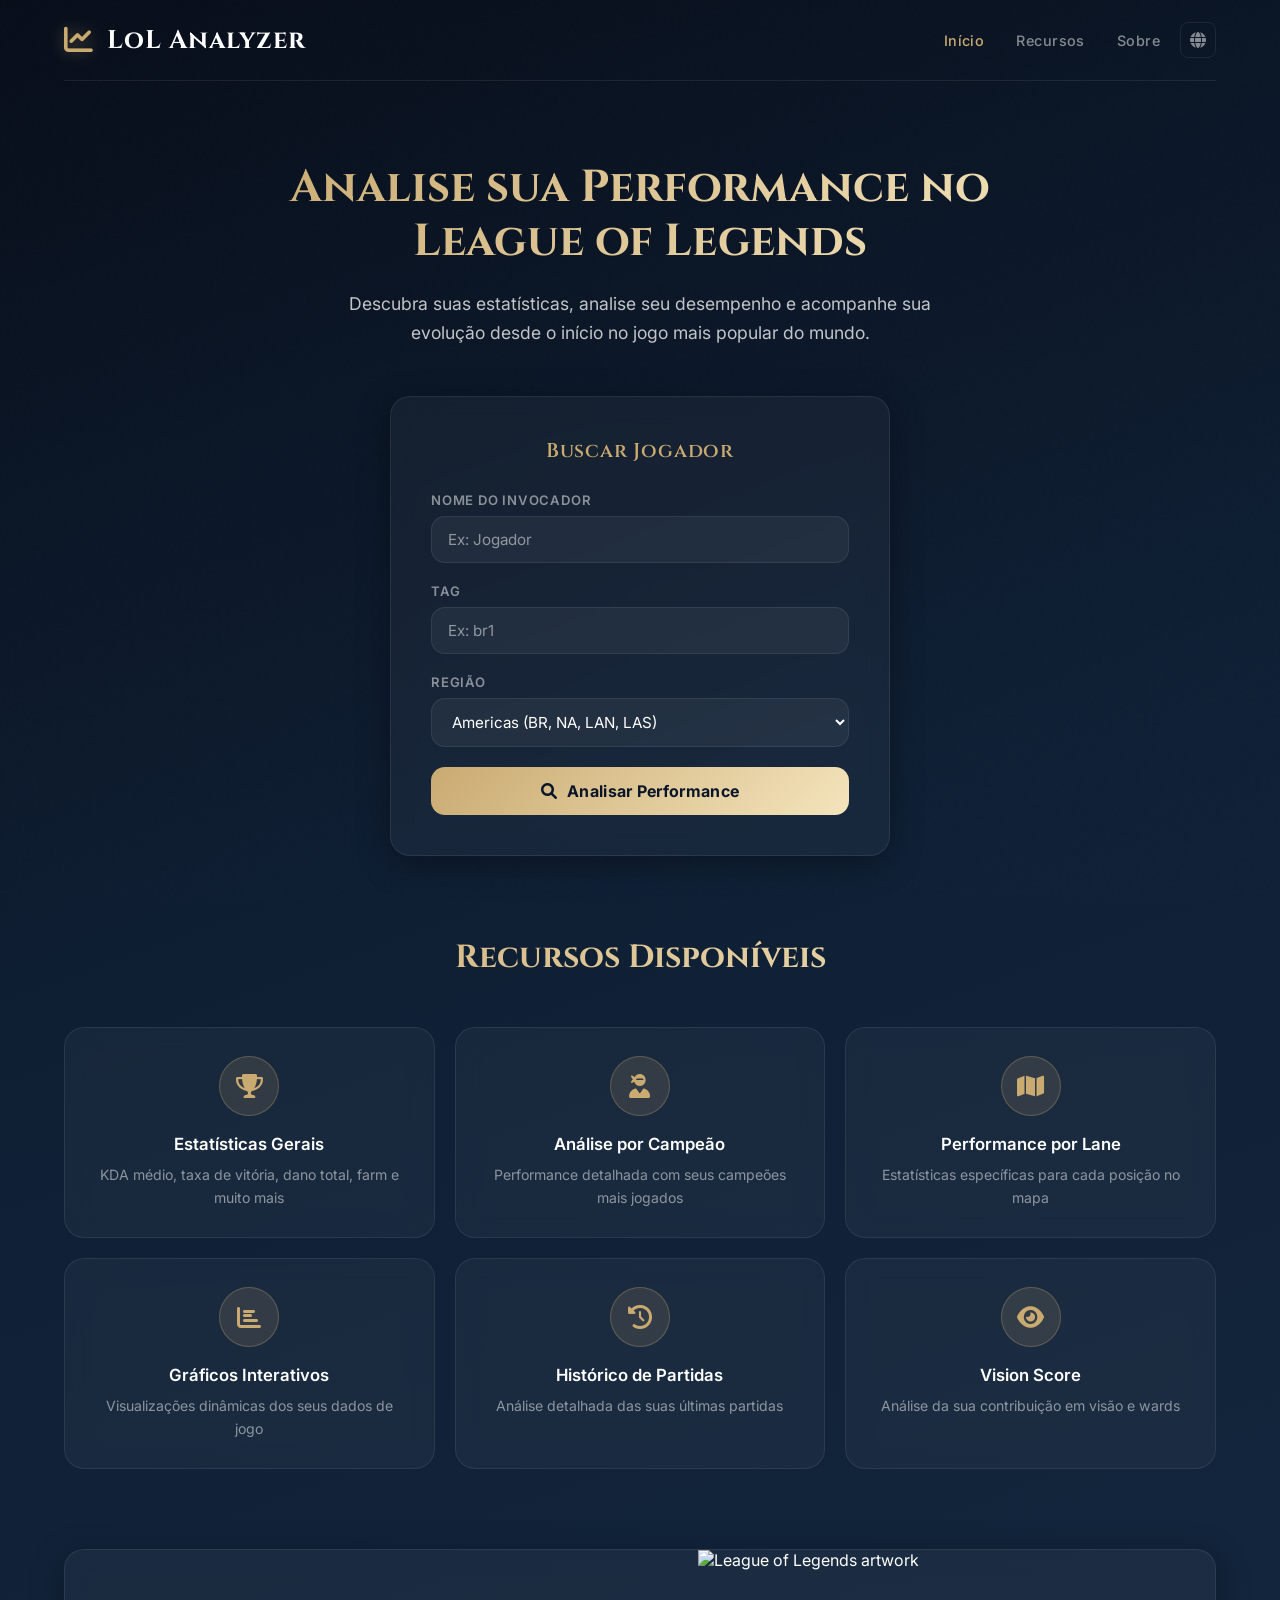
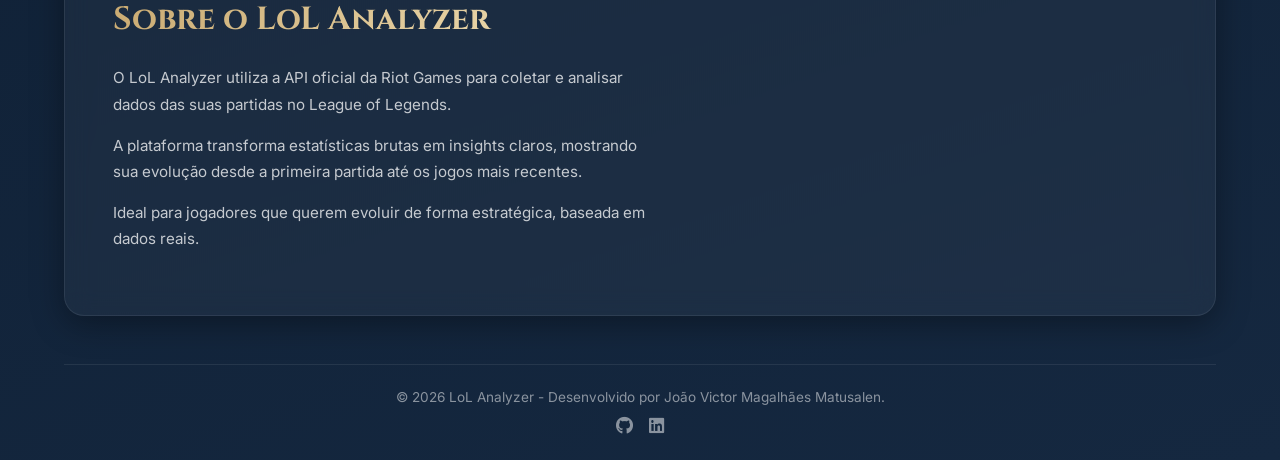
==== templates/index.html @ e5cf859f "feat: Translate for english" ====
<!DOCTYPE html>
<html lang="pt-BR">
<head>
    <meta charset="UTF-8">
    <meta name="viewport" content="width=device-width, initial-scale=1.0">
    <title>LoL Analyzer - Análise de Performance</title>
    <link rel="stylesheet" href="../static/css/style.css">
    <link rel="stylesheet" href="https://cdnjs.cloudflare.com/ajax/libs/font-awesome/6.0.0/css/all.min.css">
    <link href="https://fonts.googleapis.com/css2?family=Cinzel:wght@400;600;700&family=Inter:wght@300;400;500;600;700&display=swap" rel="stylesheet">
    <link rel="shortcut icon" class="fas fa-chart-line" type="image/x-icon">
    <script src="../static/js/i18n.js" defer></script>
    <script src="../static/js/main.js" defer></script>
</head>
<body>
   
    <div class="container">
        <div class="menu-overlay" id="menuOverlay"></div>
        <!-- Header -->
        <header class="header" id="header">
            <div class="header-content">
                <div class="logo" id="logo">
                    <i class="fas fa-chart-line"></i>
                    <h1>LoL Analyzer</h1>
                </div>

                    <div class="nav-content">
                            <nav class="nav" id="nav-header">
                            <a href="#home" class="nav-link active" data-pt="Início" data-en="Home">Início</a>
                            <a href="#features" class="nav-link" data-pt="Recursos" data-en="Features">Recursos</a>
                            <a href="#about" class="nav-link" data-pt="Sobre" data-en="About">Sobre</a>
                        </nav>
                        <div class="lang-switcher">
                            <button class="lang-globe-btn" id="langGlobeBtn" aria-label="Change language">
                                <i class="fas fa-globe"></i>
                            </button>
                            <div class="lang-dropdown" id="langDropdown">
                                <button class="lang-btn" data-lang="pt">PT — Português</button>
                                <button class="lang-btn" data-lang="en">EN — English</button>
                            </div>
                        </div>

                        <!-- Hamburger Button-->
                        <button class="header-hamburguer" id="hamburguerBtn">
                            <span></span>
                            <span></span>
                            <span></span>
                        </button>
                    </div>

                </div>
                
        </header>
        
        <nav>
            <!-- searchTitle Section -->
            <section class="searchTitle" id="home">
                <div class="searchTitle-content">
                    <div class="searchTitle-text">
                        <h2 class="searchTitle-title" data-pt="Analise sua Performance no League of Legends" data-en="Analyze Your League of Legends Performance">Analise sua Performance no League of Legends</h2>
                        <p class="searchTitle-description" data-pt="Descubra suas estatísticas, analise seu desempenho e acompanhe sua evolução desde o início no jogo mais popular do mundo." data-en="Discover your stats, analyze your performance and track your evolution since day one in the world's most popular game.">
                            Descubra suas estatísticas, analise seu desempenho e acompanhe sua evolução desde o início no jogo mais popular do mundo.
                        </p>
                    </div>
                    
                    <div class="search-form">
                        <h3 data-pt="Buscar Jogador" data-en="Search Player">Buscar Jogador</h3>
                        <form id="playerForm">
                            <div class="form-group">
                                <label for="playerName" data-pt="Nome do Invocador" data-en="Summoner Name">Nome do Invocador</label>
                                <input type="text" id="playerName" name="playerName" placeholder="Ex: Jogador" data-pt-placeholder="Ex: Jogador" data-en-placeholder="Ex: Player" required>
                            </div>
                            
                            <div class="form-group">
                                <label for="playerTag" data-pt="Tag" data-en="Tag">Tag</label>
                                <input type="text" id="playerTag" name="playerTag" placeholder="Ex: br1" data-pt-placeholder="Ex: br1" data-en-placeholder="Ex: NA1" required>
                            </div>
                            
                            <div class="form-group">
                                <label for="region" data-pt="Região" data-en="Region">Região</label>
                                <select id="region" name="region" required>
                                    <option value="" data-pt="Selecione uma região" data-en="Select a region">Selecione uma região</option>
                                    <option value="americas" selected data-pt="Americas (BR, NA, LAN, LAS)" data-en="Americas (BR, NA, LAN, LAS)">Americas (BR, NA, LAN, LAS)</option>
                                    <option value="europe" data-pt="Europe (EUW, EUNE, TR, RU)" data-en="Europe (EUW, EUNE, TR, RU)">Europe (EUW, EUNE, TR, RU)</option>
                                    <option value="asia" data-pt="Asia (KR, JP, OCE)" data-en="Asia (KR, JP, OCE)">Asia (KR, JP, OCE)</option>
                                </select>
                            </div>
                            
                            <button type="submit" class="btn-primary" id="analyzeBtn">
                                <i class="fas fa-search"></i>
                                <span data-pt="Analisar Performance" data-en="Analyze Performance">Analisar Performance</span>
                            </button>
                        </form>
                        
                        <div class="loading" id="loading" style="display: none;">
                            <div class="spinner"></div>
                            <p data-pt="Coletando dados das partidas..." data-en="Collecting match data...">Coletando dados das partidas...</p>
                        </div>
                    </div>
                </div>
            </section>

            <!-- Features Section -->
            <section class="features" id="features">
                <div class="features-content">
                    <h2 data-pt="Recursos Disponíveis" data-en="Available Features">Recursos Disponíveis</h2>
                    <div class="features-grid">
                        <div class="feature-card">
                            <div class="feature-icon"><i class="fas fa-trophy"></i></div>
                            <h3 data-pt="Estatísticas Gerais" data-en="General Statistics">Estatísticas Gerais</h3>
                            <p data-pt="KDA médio, taxa de vitória, dano total, farm e muito mais" data-en="Average KDA, win rate, total damage, farm and much more">KDA médio, taxa de vitória, dano total, farm e muito mais</p>
                        </div>
                        <div class="feature-card">
                            <div class="feature-icon"><i class="fas fa-user-ninja"></i></div>
                            <h3 data-pt="Análise por Campeão" data-en="Champion Analysis">Análise por Campeão</h3>
                            <p data-pt="Performance detalhada com seus campeões mais jogados" data-en="Detailed performance with your most played champions">Performance detalhada com seus campeões mais jogados</p>
                        </div>
                        <div class="feature-card">
                            <div class="feature-icon"><i class="fas fa-map"></i></div>
                            <h3 data-pt="Performance por Lane" data-en="Lane Performance">Performance por Lane</h3>
                            <p data-pt="Estatísticas específicas para cada posição no mapa" data-en="Specific statistics for each position on the map">Estatísticas específicas para cada posição no mapa</p>
                        </div>
                        <div class="feature-card">
                            <div class="feature-icon"><i class="fas fa-chart-bar"></i></div>
                            <h3 data-pt="Gráficos Interativos" data-en="Interactive Charts">Gráficos Interativos</h3>
                            <p data-pt="Visualizações dinâmicas dos seus dados de jogo" data-en="Dynamic visualizations of your game data">Visualizações dinâmicas dos seus dados de jogo</p>
                        </div>
                        <div class="feature-card">
                            <div class="feature-icon"><i class="fas fa-history"></i></div>
                            <h3 data-pt="Histórico de Partidas" data-en="Match History">Histórico de Partidas</h3>
                            <p data-pt="Análise detalhada das suas últimas partidas" data-en="Detailed analysis of your recent matches">Análise detalhada das suas últimas partidas</p>
                        </div>
                        <div class="feature-card">
                            <div class="feature-icon"><i class="fas fa-eye"></i></div>
                            <h3 data-pt="Vision Score" data-en="Vision Score">Vision Score</h3>
                            <p data-pt="Análise da sua contribuição em visão e wards" data-en="Analysis of your vision and ward contribution">Análise da sua contribuição em visão e wards</p>
                        </div>
                    </div>
                </div>
            </section>

            <!-- About Section -->
            <section class="about" id="about">
                <div class="about-wrapper">
                    <div class="about-text">
                        <h2 data-pt="Sobre o LoL Analyzer" data-en="About LoL Analyzer">Sobre o LoL Analyzer</h2>
                        <p data-pt="O LoL Analyzer utiliza a API oficial da Riot Games para coletar e analisar dados das suas partidas no League of Legends." data-en="LoL Analyzer uses the official Riot Games API to collect and analyze data from your League of Legends matches.">O <strong>LoL Analyzer</strong> utiliza a API oficial da Riot Games para coletar e analisar
                            dados das suas partidas no League of Legends.</p>
                        <p data-pt="A plataforma transforma estatísticas brutas em insights claros, mostrando sua evolução desde a primeira partida até os jogos mais recentes." data-en="The platform transforms raw statistics into clear insights, showing your evolution from the first match to the most recent games.">A plataforma transforma estatísticas brutas em <strong>insights claros</strong>, mostrando
                            sua evolução desde a primeira partida até os jogos mais recentes.</p>
                        <p data-pt="Ideal para jogadores que querem evoluir de forma estratégica, baseada em dados reais." data-en="Ideal for players who want to improve strategically, based on real data.">Ideal para jogadores que querem evoluir de forma estratégica, baseada em dados reais.</p>
                    </div>

                    <div class="about-image">
                        <img 
                            src="https://cmsassets.rgpub.io/sanity/images/dsfx7636/news/0c5c2627f823f5ee27062920c2dd921b322f4338-2712x2160.png?accountingTag=LoL&auto=format&fit=fill&q=80&h=1735"
                            alt="League of Legends artwork"
                        >
                    </div>
                </div>
            </section>
        </nav>

        <!-- Footer -->
        <footer class="footer">
            <div class="footer-content">
                <p data-pt="&copy; 2026 LoL Analyzer - Desenvolvido por João Victor Magalhães Matusalen." data-en="&copy; 2026 LoL Analyzer - Developed by João Victor Magalhães Matusalen." >&copy; 2026 LoL Analyzer - Desenvolvido por João Victor Magalhães Matusalen.</p>
                <div class="social-links">
                    <a class="social-link" target="_blank" rel="noopener noreferrer" href="https://github.com/joaoMatusalen"><i class="fab fa-github"></i></a>
                    <a class="social-link" target="_blank" rel="noopener noreferrer" href="https://www.linkedin.com/in/joaomatusalen/"><i class="fab fa-linkedin"></i></a>
                </div>
            </div>
        </footer>
    </div>
</body>
</html>
---- static/css/style.css ----
/* ============================================
   BASE RESET & VARIABLES
   ============================================ */

*, *::before, *::after {
    margin: 0;
    padding: 0;
    box-sizing: border-box;
}

:root {
    --gold:        #C9AA71;
    --gold-light:  #F4E4BC;
    --gold-dim:    rgba(201, 170, 113, 0.15);
    --gold-border: rgba(201, 170, 113, 0.3);
    --bg-deep:     #0A1628;
    --bg-mid:      #0F2035;
    --glass:       rgba(255, 255, 255, 0.04);
    --glass-hover: rgba(255, 255, 255, 0.07);
    --border:      rgba(255, 255, 255, 0.08);
    --text-muted:  rgba(255, 255, 255, 0.5);
    --text-soft:   rgba(255, 255, 255, 0.75);
    --radius-lg:   20px;
    --radius-md:   14px;
    --shadow-card: 0 8px 32px rgba(0, 0, 0, 0.35);
    --shadow-gold: 0 0 40px rgba(201, 170, 113, 0.12);
}

body {
    font-family: 'Inter', sans-serif;
    background: linear-gradient(160deg, #080E1A 0%, #0F2035 45%, #152840 100%);
    color: #ffffff;
    min-height: 100vh;
    overflow-x: hidden;
}

body::before {
    content: '';
    position: fixed;
    inset: 0;
    background-image: url("data:image/svg+xml,%3Csvg viewBox='0 0 256 256' xmlns='http://www.w3.org/2000/svg'%3E%3Cfilter id='noise'%3E%3CfeTurbulence type='fractalNoise' baseFrequency='0.9' numOctaves='4' stitchTiles='stitch'/%3E%3C/filter%3E%3Crect width='100%25' height='100%25' filter='url(%23noise)' opacity='0.03'/%3E%3C/svg%3E");
    pointer-events: none;
    z-index: 0;
    opacity: 0.4;
}

nav section {
    padding-top: 80px;
}

.container {
    max-width: 1200px;
    margin: 0 auto;
    padding: 0 24px;
    position: relative;
    z-index: 1;
}

/* Menu overlay (mobile) */
.menu-overlay {
    display: none;
    position: fixed;
    inset: 0;
    background: rgba(0, 0, 0, 0.5);
    z-index: 1000;
}

.menu-overlay.active {
    display: block;
}

/* ============================================
   HEADER
   ============================================ */

.header {
    padding: 22px 0;
    border-bottom: 1px solid var(--border);
}

.header-content {
    display: flex;
    justify-content: space-between;
    align-items: center;
}

.logo {
    display: flex;
    align-items: center;
    gap: 14px;
    cursor: pointer;
}

.logo i {
    font-size: 1.8rem;
    color: var(--gold);
    filter: drop-shadow(0 0 8px rgba(201,170,113,0.4));
}

.logo h1 {
    font-family: 'Cinzel', serif;
    font-size: 1.6rem;
    font-weight: 700;
    letter-spacing: 0.04em;
    color: #fff;
}

.nav-content{
    display: flex;
    justify-content: space-between;
    align-items: center;
}

.nav-link {
    text-decoration: none;
    color: var(--text-muted);
    font-size: 0.9rem;
    font-weight: 500;
    margin-left: 28px;
    letter-spacing: 0.03em;
    transition: color 0.2s;
}

.nav-link:hover,
.nav-link.active {
    color: var(--gold);
}

.header-hamburguer {
    display: none;
    flex-direction: column;
    justify-content: center;
    gap: 5px;
    background: none;
    border: none;
    cursor: pointer;
    padding: 5px;
}

.header-hamburguer span {
    width: 25px;
    height: 3px;
    background: var(--gold);
    border-radius: 2px;
    transition: 0.3s;
}

/* ── Language switcher ── */
.lang-switcher {
    position: relative;
    margin-left: 20px;
}

.lang-globe-btn {
    background: transparent;
    border: 1px solid var(--border);
    border-radius: 8px;
    color: var(--text-muted);
    font-size: 1rem;
    width: 36px;
    height: 36px;
    display: flex;
    align-items: center;
    justify-content: center;
    cursor: pointer;
    transition: border-color 0.2s, color 0.2s;
}

.lang-globe-btn:hover {
    border-color: var(--gold-border);
    color: var(--gold);
}

.lang-dropdown {
    display: none;
    position: absolute;
    top: calc(100% + 8px);
    right: 0;
    background: rgba(10, 22, 40, 0.97);
    border: 1px solid var(--gold-border);
    border-radius: 10px;
    overflow: hidden;
    z-index: 9999;
    min-width: 160px;
    box-shadow: 0 8px 24px rgba(0,0,0,0.4);
}

.lang-dropdown.open {
    display: block;
}

.lang-btn {
    display: block;
    width: 100%;
    padding: 11px 16px;
    background: transparent;
    border: none;
    color: var(--text-soft);
    font-size: 0.85rem;
    font-weight: 500;
    font-family: 'Inter', sans-serif;
    text-align: left;
    cursor: pointer;
    transition: background 0.15s, color 0.15s;
    letter-spacing: 0.02em;
}

.lang-btn:hover {
    background: var(--glass-hover);
    color: #fff;
}

.lang-btn.active {
    color: var(--gold);
    background: var(--gold-dim);
}

/* ============================================
   HERO / SEARCH SECTION
   ============================================ */

.searchTitle {
    text-align: center;
}

.searchTitle-content {
    max-width: 820px;
    margin: 0 auto;
}

.searchTitle-text {
    margin-bottom: 48px;
}

.searchTitle-title {
    font-family: 'Cinzel', serif;
    font-size: 2.8rem;
    font-weight: 700;
    line-height: 1.2;
    margin-bottom: 20px;
    background: linear-gradient(135deg, var(--gold), var(--gold-light));
    -webkit-background-clip: text;
    -webkit-text-fill-color: transparent;
    background-clip: text;
}

.searchTitle-description {
    font-size: 1.1rem;
    color: var(--text-soft);
    line-height: 1.7;
    max-width: 600px;
    margin: 0 auto;
}

/* ============================================
   SEARCH FORM
   ============================================ */

.search-form {
    background: var(--glass);
    backdrop-filter: blur(12px);
    -webkit-backdrop-filter: blur(12px);
    border-radius: var(--radius-lg);
    padding: 40px;
    border: 1px solid var(--border);
    max-width: 500px;
    margin: 0 auto;
    box-shadow: var(--shadow-card);
    animation: slideUp 0.6s ease-out both;
}

.search-form h3 {
    font-family: 'Cinzel', serif;
    font-size: 1.25rem;
    font-weight: 600;
    margin-bottom: 28px;
    color: var(--gold);
    letter-spacing: 0.04em;
}

.form-group {
    margin-bottom: 20px;
    text-align: left;
}

.form-group label {
    display: block;
    margin-bottom: 8px;
    font-size: 0.82rem;
    font-weight: 600;
    text-transform: uppercase;
    letter-spacing: 0.06em;
    color: var(--text-muted);
}

.form-group input,
.form-group select {
    width: 100%;
    padding: 13px 16px;
    border: 1px solid var(--border);
    border-radius: var(--radius-md);
    background: rgba(255, 255, 255, 0.05);
    color: #ffffff;
    font-size: 0.95rem;
    font-family: 'Inter', sans-serif;
    transition: border-color 0.2s, background 0.2s;
    outline: none;
}

.form-group input:focus,
.form-group select:focus {
    border-color: var(--gold-border);
    background: rgba(255, 255, 255, 0.08);
}

.form-group input::placeholder {
    color: var(--text-muted);
}

.form-group select option {
    background: var(--bg-mid);
    color: #fff;
}

.btn-primary {
    width: 100%;
    padding: 14px;
    background: linear-gradient(135deg, var(--gold), var(--gold-light));
    color: var(--bg-deep);
    border: none;
    border-radius: var(--radius-md);
    font-size: 1rem;
    font-weight: 700;
    font-family: 'Inter', sans-serif;
    cursor: pointer;
    transition: opacity 0.2s, transform 0.2s, box-shadow 0.2s;
    display: flex;
    align-items: center;
    justify-content: center;
    gap: 10px;
    letter-spacing: 0.02em;
    margin-top: 8px;
}

.btn-primary:hover {
    opacity: 0.9;
    transform: translateY(-2px);
    box-shadow: 0 8px 24px rgba(201, 170, 113, 0.3);
}

.btn-primary:disabled {
    opacity: 0.55;
    cursor: not-allowed;
    transform: none;
}

/* Loading */
.loading {
    margin-top: 24px;
    display: flex;
    flex-direction: column;
    align-items: center;
    gap: 14px;
    color: var(--text-soft);
    font-size: 0.9rem;
}

.spinner {
    width: 36px;
    height: 36px;
    border: 3px solid var(--border);
    border-top-color: var(--gold);
    border-radius: 50%;
    animation: spin 0.8s linear infinite;
}

@keyframes spin {
    to { transform: rotate(360deg); }
}

/* ============================================
   FEATURES SECTION
   ============================================ */

.features-content h2 {
    font-family: 'Cinzel', serif;
    text-align: center;
    font-size: 2rem;
    font-weight: 700;
    margin-bottom: 48px;
    background: linear-gradient(135deg, var(--gold), var(--gold-light));
    -webkit-background-clip: text;
    -webkit-text-fill-color: transparent;
    background-clip: text;
}

.features-grid {
    display: grid;
    grid-template-columns: repeat(auto-fit, minmax(280px, 1fr));
    gap: 20px;
}

.feature-card {
    background: var(--glass);
    border: 1px solid var(--border);
    backdrop-filter: blur(12px);
    -webkit-backdrop-filter: blur(12px);
    border-radius: var(--radius-lg);
    padding: 28px;
    text-align: center;
    transition: transform 0.3s cubic-bezier(0.34, 1.56, 0.64, 1),
                background 0.25s ease,
                border-color 0.25s ease,
                box-shadow 0.25s ease;
    position: relative;
    overflow: hidden;
}

.feature-card::before {
    content: '';
    position: absolute;
    top: 0; left: 0; right: 0;
    height: 2px;
    background: linear-gradient(to right, transparent, var(--gold-border), transparent);
    opacity: 0;
    transition: opacity 0.3s;
}

.feature-card:hover {
    transform: translateY(-6px);
    background: var(--glass-hover);
    border-color: var(--gold-border);
    box-shadow: var(--shadow-card), var(--shadow-gold);
}

.feature-card:hover::before {
    opacity: 1;
}

.feature-icon {
    width: 60px;
    height: 60px;
    margin: 0 auto 18px;
    border-radius: 50%;
    background: var(--gold-dim);
    border: 1px solid var(--gold-border);
    display: flex;
    align-items: center;
    justify-content: center;
}

.feature-icon i {
    font-size: 1.5rem;
    color: var(--gold);
}

.feature-card h3 {
    font-size: 1.05rem;
    font-weight: 600;
    margin-bottom: 10px;
    color: #fff;
}

.feature-card p {
    font-size: 0.88rem;
    line-height: 1.6;
    color: var(--text-muted);
}

/* ============================================
   ABOUT SECTION
   ============================================ */

.about-wrapper {
    display: grid;
    grid-template-columns: 1.1fr 0.9fr;
    gap: 0;
    align-items: center;
    background: var(--glass);
    backdrop-filter: blur(12px);
    -webkit-backdrop-filter: blur(12px);
    border: 1px solid var(--border);
    border-radius: var(--radius-lg);
    overflow: hidden;
    box-shadow: var(--shadow-card);
}

.about-text {
    padding: 48px;
}

.about-text h2 {
    font-family: 'Cinzel', serif;
    font-size: 2rem;
    font-weight: 700;
    margin-bottom: 24px;
    background: linear-gradient(135deg, var(--gold), var(--gold-light));
    -webkit-background-clip: text;
    -webkit-text-fill-color: transparent;
    background-clip: text;
}

.about-text p {
    font-size: 0.95rem;
    line-height: 1.75;
    color: var(--text-soft);
    margin-bottom: 14px;
}

.about-text strong {
    color: var(--gold-light);
}

.about-image {
    width: 100%;
    height: 100%;
    display: flex;
    align-items: center;
    justify-content: center;
    overflow: hidden;
}

.about-image img {
    width: 100%;
    height: 100%;
    display: block;
    object-fit: cover;
}

/* ============================================
   FOOTER
   ============================================ */

.footer {
    border-top: 1px solid var(--border);
    text-align: center;
    margin: 48px 0 24px;
    padding-top: 24px;
}

.footer-content p {
    color: var(--text-muted);
    font-size: 0.85rem;
    margin-bottom: 10px;
}

.social-links {
    display: flex;
    justify-content: center;
    gap: 16px;
    margin-top: 8px;
}

.social-link {
    text-decoration: none;
    color: var(--text-muted);
    font-size: 1.1rem;
    transition: color 0.25s, filter 0.25s;
}

.social-link:hover {
    color: var(--gold);
    filter: drop-shadow(0 0 6px rgba(201,170,113,0.5));
}

/* ============================================
   ANIMATIONS
   ============================================ */

@keyframes slideUp {
    from { opacity: 0; transform: translateY(18px); }
    to   { opacity: 1; transform: translateY(0); }
}

/* ============================================
   RESPONSIVE
   ============================================ */

@media (max-width: 940px) {
    .about-wrapper {
        grid-template-columns: 1fr;
    }

    .about-image {
        order: -1;
        max-height: 320px;
        border-bottom: 1px solid var(--border);
    }

    .about-text {
        padding: 32px 28px;
        text-align: center;
    }
}

@media (max-width: 768px) {
    .searchTitle-title { font-size: 2rem; }
    .search-form       { padding: 28px 20px; }
    .logo h1           { font-size: 1.4rem; }

    .header-content {
        flex-wrap: nowrap;
        align-items: center;
        gap: 8px;
    }

    /* ordem: logo | spacer | lang | hamburger */
    .logo        { flex: 1; }
    .nav         { order: 5; }
    .lang-switcher {
        order: 3;
        position: relative;
        margin-left: 0;
        margin-right: 10px;
    }
    .header-hamburguer { order: 4; display: flex; z-index: 1002; }

    .header-hamburguer:hover {
        background: rgba(255,255,255,0.06);
        border-radius: 6px;
    }

    .nav {
        position: fixed;
        top: 4px;
        right: 4px;
        min-height: 20%;
        width: 98%;
        background: var(--bg-mid);
        border: 1px solid var(--border);
        border-radius: var(--radius-lg);

        display: flex;
        flex-direction: column;
        align-items: center;
        justify-content: center;
        gap: 28px;

        transform: translateX(110%);
        transition: transform 0.3s ease;
        z-index: 1001;
    }

    .nav.active {
        transform: translateX(0);
        box-shadow: var(--shadow-card);
    }

    .nav-link {
        margin: 0;
        font-size: 1.1rem;
    }
}

@media (max-width: 480px) {
    .container { padding: 0 14px; }
    .logo h1   { font-size: 1.25rem; }
    .features-grid { grid-template-columns: 1fr; }
}
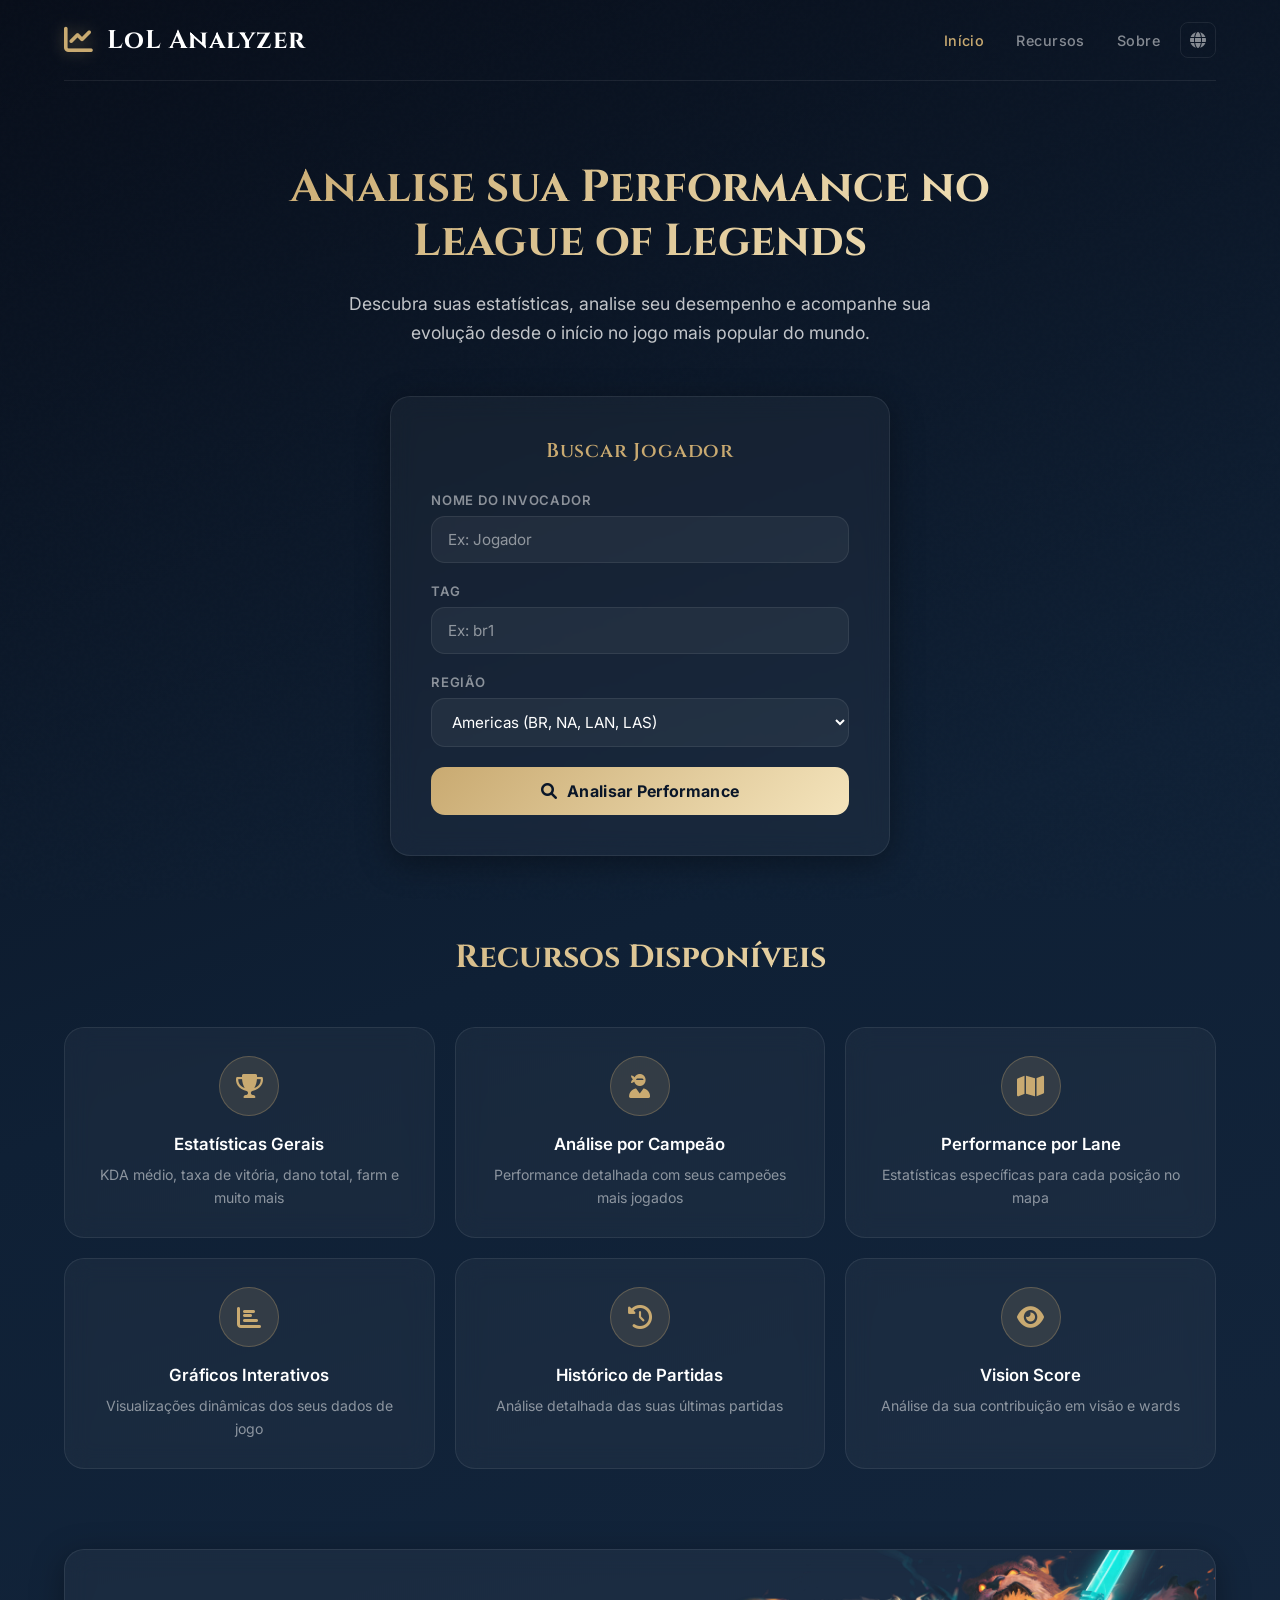
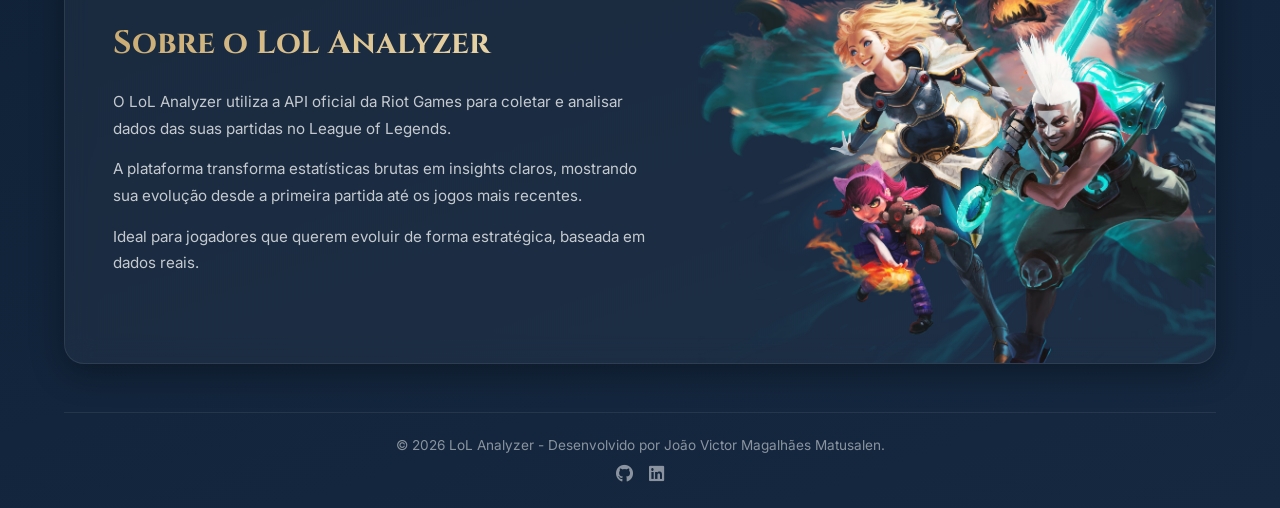
==== commit a5835153: "fix: Fix translate progress and favicon" ====
--- a/templates/index.html
+++ b/templates/index.html
@@ -3,13 +3,12 @@
 <head>
     <meta charset="UTF-8">
     <meta name="viewport" content="width=device-width, initial-scale=1.0">
-    <title>LoL Analyzer - Análise de Performance</title>
+    <title>LoL Analyzer </title>
     <link rel="stylesheet" href="../static/css/style.css">
     <link rel="stylesheet" href="https://cdnjs.cloudflare.com/ajax/libs/font-awesome/6.0.0/css/all.min.css">
     <link href="https://fonts.googleapis.com/css2?family=Cinzel:wght@400;600;700&family=Inter:wght@300;400;500;600;700&display=swap" rel="stylesheet">
-    <link rel="shortcut icon" class="fas fa-chart-line" type="image/x-icon">
-    <script src="../static/js/i18n.js" defer></script>
-    <script src="../static/js/main.js" defer></script>
+    <link rel="icon" href="../static/img/logo/favicon-site.png">
+    <script src="../static/js/main.js"  type="module"></script>
 </head>
 <body>
    
@@ -91,9 +90,23 @@
                             </button>
                         </form>
                         
-                        <div class="loading" id="loading" style="display: none;">
-                            <div class="spinner"></div>
-                            <p data-pt="Coletando dados das partidas..." data-en="Collecting match data...">Coletando dados das partidas...</p>
+                        <!-- Barra de progresso -->
+                        <div class="progress-wrap" id="progressWrap" style="display:none;">
+                            <p class="progress-msg" id="progressMsg">Iniciando...</p>
+                            <div class="progress-track">
+                                <div class="progress-bar" id="progressBar"></div>
+                            </div>
+                            <span class="progress-pct" id="progressPct"></span>
+                        </div>
+
+                        <!-- Erro inline -->
+                        <div class="error-box" id="errorBox" style="display:none;">
+                            <i class="fas fa-exclamation-circle"></i>
+                            <p id="errorMsg"></p>
+                            <button class="error-close" onclick="hideError()">
+                                <i class="fas fa-times"></i>
+                                <span data-pt="Fechar" data-en="Close">Fechar</span>
+                            </button>
                         </div>
                     </div>
                 </div>
@@ -152,7 +165,7 @@
 
                     <div class="about-image">
                         <img 
-                            src="https://cmsassets.rgpub.io/sanity/images/dsfx7636/news/0c5c2627f823f5ee27062920c2dd921b322f4338-2712x2160.png?accountingTag=LoL&auto=format&fit=fill&q=80&h=1735"
+                            src="/static/img/about/about.avif"
                             alt="League of Legends artwork"
                         >
                     </div>
--- a/static/css/style.css
+++ b/static/css/style.css
@@ -656,4 +656,103 @@
     .container { padding: 0 14px; }
     .logo h1   { font-size: 1.25rem; }
     .features-grid { grid-template-columns: 1fr; }
+}
+
+/* ============================================
+   BARRA DE PROGRESSO
+   ============================================ */
+
+.progress-wrap {
+    margin-top: 24px;
+    display: flex;
+    flex-direction: column;
+    align-items: center;
+    gap: 10px;
+}
+
+.progress-msg {
+    font-size: 0.88rem;
+    color: var(--text-soft);
+    text-align: center;
+    min-height: 1.2em;
+}
+
+.progress-track {
+    width: 100%;
+    height: 6px;
+    background: var(--border);
+    border-radius: 100px;
+    overflow: hidden;
+}
+
+.progress-bar {
+    height: 100%;
+    width: 0%;
+    background: linear-gradient(90deg, var(--gold), var(--gold-light));
+    border-radius: 100px;
+    transition: width 0.4s ease;
+}
+
+.progress-bar.indeterminate {
+    animation: indeterminate 1.4s ease-in-out infinite;
+    width: 40% !important;
+}
+
+@keyframes indeterminate {
+    0%   { transform: translateX(-100%); }
+    100% { transform: translateX(300%); }
+}
+
+.progress-pct {
+    font-size: 0.78rem;
+    font-weight: 600;
+    color: var(--text-muted);
+    letter-spacing: 0.04em;
+    min-height: 1em;
+}
+
+/* ============================================
+   ERRO INLINE
+   ============================================ */
+
+.error-box {
+    margin-top: 20px;
+    display: flex;
+    flex-direction: column;
+    align-items: center;
+    gap: 10px;
+    padding: 20px;
+    background: rgba(255, 99, 99, 0.08);
+    border: 1px solid rgba(255, 99, 99, 0.3);
+    border-radius: var(--radius-md);
+    text-align: center;
+}
+
+.error-box i {
+    font-size: 1.5rem;
+    color: rgba(255, 99, 99, 0.8);
+}
+
+.error-box p {
+    font-size: 0.9rem;
+    color: var(--text-soft);
+    line-height: 1.5;
+}
+
+.error-close {
+    padding: 8px 20px;
+    background: transparent;
+    border: 1px solid rgba(255, 99, 99, 0.4);
+    border-radius: 100px;
+    color: rgba(255, 99, 99, 0.8);
+    font-size: 0.82rem;
+    font-weight: 600;
+    font-family: 'Inter', sans-serif;
+    cursor: pointer;
+    transition: background 0.2s, border-color 0.2s;
+}
+
+.error-close:hover {
+    background: rgba(255, 99, 99, 0.1);
+    border-color: rgba(255, 99, 99, 0.6);
 }
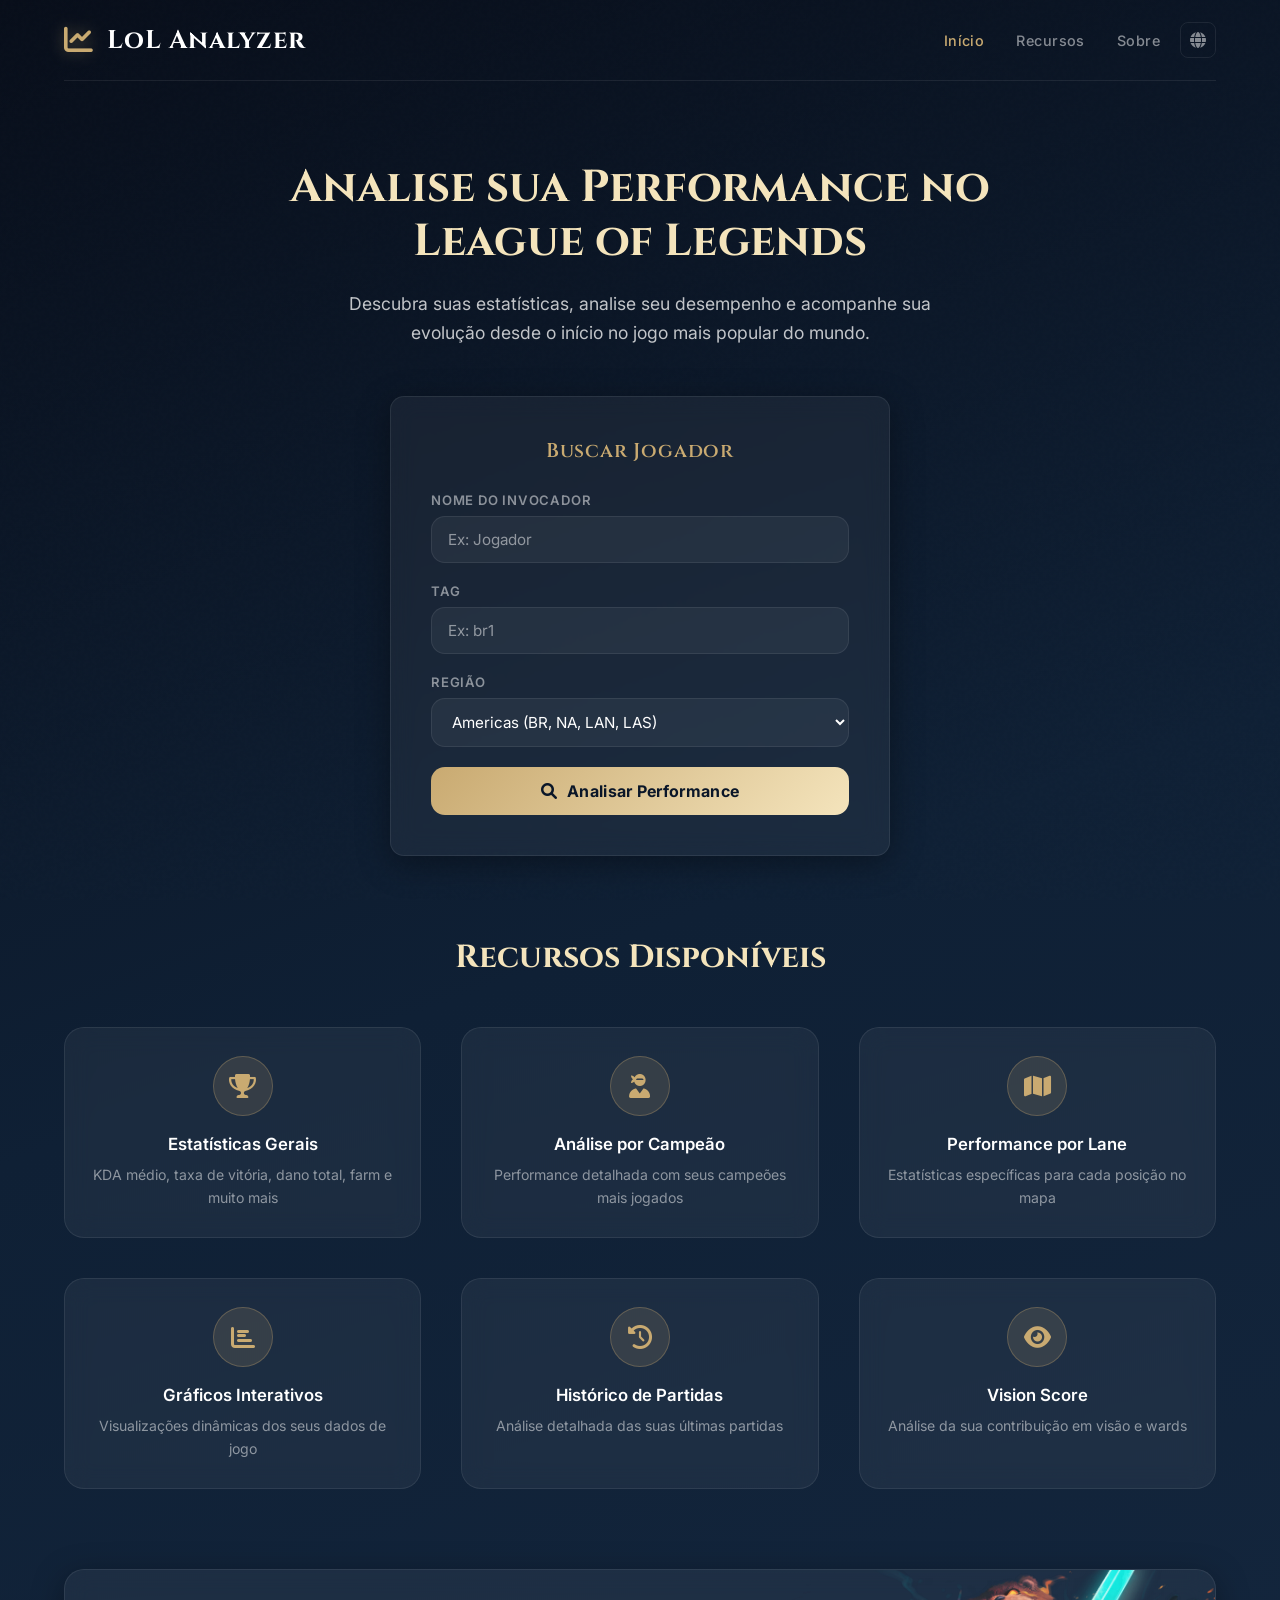
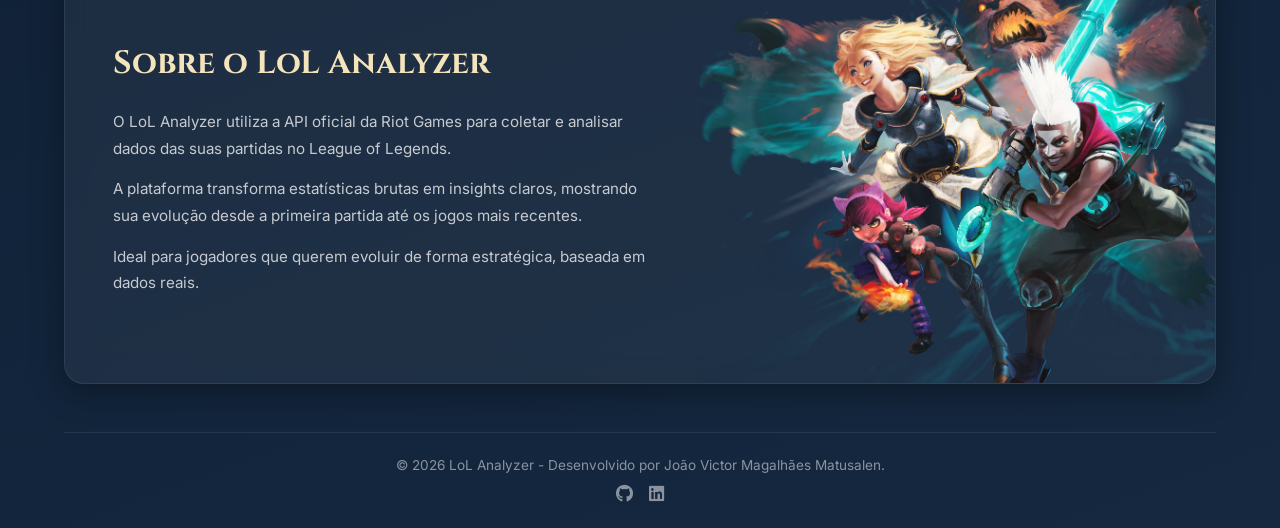
==== commit a56a478a: "fix:The bug in Samsung browser support has been identified; the cause was the app's forced dark mode" ====
--- a/templates/index.html
+++ b/templates/index.html
@@ -1,7 +1,10 @@
 <!DOCTYPE html>
-<html lang="pt-BR">
+<html lang="pt-BR" style="color-scheme: only light;">
 <head>
     <meta charset="UTF-8">
+    <!-- Prevent Samsung Internet / Chrome forced dark mode -->
+    <meta name="color-scheme" content="only light">
+    <meta name="theme-color" content="#080E1A">
     <meta name="viewport" content="width=device-width, initial-scale=1.0">
     <title>LoL Analyzer </title>
     <link rel="stylesheet" href="../static/css/style.css">
@@ -11,10 +14,10 @@
     <script src="../static/js/main.js"  type="module"></script>
 </head>
 <body>
-   
+    
     <div class="container">
         <div class="menu-overlay" id="menuOverlay"></div>
-        <!-- Header -->
+        <!-- Header Section -->
         <header class="header" id="header">
             <div class="header-content">
                 <div class="logo" id="logo">
@@ -38,7 +41,7 @@
                             </div>
                         </div>
 
-                        <!-- Hamburger Button-->
+                        <!-- Hamburger Button -->
                         <button class="header-hamburguer" id="hamburguerBtn">
                             <span></span>
                             <span></span>
@@ -51,7 +54,7 @@
         </header>
         
         <nav>
-            <!-- searchTitle Section -->
+            <!-- Search Title Section -->
             <section class="searchTitle" id="home">
                 <div class="searchTitle-content">
                     <div class="searchTitle-text">
@@ -90,7 +93,7 @@
                             </button>
                         </form>
                         
-                        <!-- Barra de progresso -->
+                        <!-- Progress Bar -->
                         <div class="progress-wrap" id="progressWrap" style="display:none;">
                             <p class="progress-msg" id="progressMsg">Iniciando...</p>
                             <div class="progress-track">
@@ -99,7 +102,7 @@
                             <span class="progress-pct" id="progressPct"></span>
                         </div>
 
-                        <!-- Erro inline -->
+                        <!-- Inline Error Box -->
                         <div class="error-box" id="errorBox" style="display:none;">
                             <i class="fas fa-exclamation-circle"></i>
                             <p id="errorMsg"></p>
@@ -173,7 +176,7 @@
             </section>
         </nav>
 
-        <!-- Footer -->
+        <!-- Footer Section -->
         <footer class="footer">
             <div class="footer-content">
                 <p data-pt="&copy; 2026 LoL Analyzer - Desenvolvido por João Victor Magalhães Matusalen." data-en="&copy; 2026 LoL Analyzer - Developed by João Victor Magalhães Matusalen." >&copy; 2026 LoL Analyzer - Desenvolvido por João Victor Magalhães Matusalen.</p>
--- a/static/css/style.css
+++ b/static/css/style.css
@@ -1,3 +1,4 @@
+html { color-scheme: only light; }
 /* ============================================
    BASE RESET & VARIABLES
    ============================================ */
@@ -9,14 +10,15 @@
 }
 
 :root {
+    color-scheme: only light;
     --gold:        #C9AA71;
     --gold-light:  #F4E4BC;
     --gold-dim:    rgba(201, 170, 113, 0.15);
     --gold-border: rgba(201, 170, 113, 0.3);
     --bg-deep:     #0A1628;
     --bg-mid:      #0F2035;
-    --glass:       rgba(255, 255, 255, 0.04);
-    --glass-hover: rgba(255, 255, 255, 0.07);
+    --glass:       rgba(255, 255, 255, 0.05);
+    --glass-solid: rgba(20, 35, 55, 0.95); /* Fallback for broken backdrop-filter */
     --border:      rgba(255, 255, 255, 0.08);
     --text-muted:  rgba(255, 255, 255, 0.5);
     --text-soft:   rgba(255, 255, 255, 0.75);
@@ -27,7 +29,11 @@
 }
 
 body {
-    font-family: 'Inter', sans-serif;
+    font-family: 'Inter', -apple-system, BlinkMacSystemFont, 'Segoe UI', Roboto, Oxygen, Ubuntu, Cantarell, 'Open Sans', 'Helvetica Neue', sans-serif;
+    -webkit-font-smoothing: antialiased;
+    -moz-osx-font-smoothing: grayscale;
+    background: #080E1A; /* Solid fallback */
+    background: -webkit-linear-gradient(290deg, #080E1A 0%, #0F2035 45%, #152840 100%);
     background: linear-gradient(160deg, #080E1A 0%, #0F2035 45%, #152840 100%);
     color: #ffffff;
     min-height: 100vh;
@@ -37,11 +43,19 @@
 body::before {
     content: '';
     position: fixed;
-    inset: 0;
-    background-image: url("data:image/svg+xml,%3Csvg viewBox='0 0 256 256' xmlns='http://www.w3.org/2000/svg'%3E%3Cfilter id='noise'%3E%3CfeTurbulence type='fractalNoise' baseFrequency='0.9' numOctaves='4' stitchTiles='stitch'/%3E%3C/filter%3E%3Crect width='100%25' height='100%25' filter='url(%23noise)' opacity='0.03'/%3E%3C/svg%3E");
+    top: 0; right: 0; bottom: 0; left: 0;
+    /* Disabled by default for Samsung/older WebKit compatibility */
+    background-image: none;
     pointer-events: none;
     z-index: 0;
     opacity: 0.4;
+}
+
+/* Enable noise texture only on browsers with reliable SVG filter support */
+@supports (filter: url(#x)) {
+    body::before {
+        background-image: url("data:image/svg+xml,%3Csvg viewBox='0 0 256 256' xmlns='http://www.w3.org/2000/svg'%3E%3Cfilter id='noise'%3E%3CfeTurbulence type='fractalNoise' baseFrequency='0.9' numOctaves='4' stitchTiles='stitch'/%3E%3C/filter%3E%3Crect width='100%25' height='100%25' filter='url(%23noise)' opacity='0.03'/%3E%3C/svg%3E");
+    }
 }
 
 nav section {
@@ -60,7 +74,7 @@
 .menu-overlay {
     display: none;
     position: fixed;
-    inset: 0;
+    top: 0; right: 0; bottom: 0; left: 0;
     background: rgba(0, 0, 0, 0.5);
     z-index: 1000;
 }
@@ -238,11 +252,12 @@
     font-weight: 700;
     line-height: 1.2;
     margin-bottom: 20px;
-    background: linear-gradient(135deg, var(--gold), var(--gold-light));
-    -webkit-background-clip: text;
-    -webkit-text-fill-color: transparent;
-    background-clip: text;
-}
+    color: #F4E4BC;
+    background: none;
+    -webkit-text-fill-color: #F4E4BC;
+}
+
+
 
 .searchTitle-description {
     font-size: 1.1rem;
@@ -257,16 +272,16 @@
    ============================================ */
 
 .search-form {
-    background: var(--glass);
+    background: rgba(20, 35, 55, 0.95);
+    -webkit-backdrop-filter: blur(12px);
     backdrop-filter: blur(12px);
-    -webkit-backdrop-filter: blur(12px);
-    border-radius: var(--radius-lg);
     padding: 40px;
     border: 1px solid var(--border);
     max-width: 500px;
     margin: 0 auto;
     box-shadow: var(--shadow-card);
     animation: slideUp 0.6s ease-out both;
+    border-radius: 14px;
 }
 
 .search-form h3 {
@@ -325,6 +340,7 @@
 .btn-primary {
     width: 100%;
     padding: 14px;
+    background: -webkit-linear-gradient(315deg, var(--gold), var(--gold-light));
     background: linear-gradient(135deg, var(--gold), var(--gold-light));
     color: var(--bg-deep);
     border: none;
@@ -388,26 +404,45 @@
     font-size: 2rem;
     font-weight: 700;
     margin-bottom: 48px;
-    background: linear-gradient(135deg, var(--gold), var(--gold-light));
-    -webkit-background-clip: text;
-    -webkit-text-fill-color: transparent;
-    background-clip: text;
-}
+    color: #F4E4BC;
+    background: none;
+    -webkit-text-fill-color: #F4E4BC;
+}
+
+/* Gradient text only where it's reliably supported */
+
 
 .features-grid {
-    display: grid;
-    grid-template-columns: repeat(auto-fit, minmax(280px, 1fr));
+    display: -webkit-box;
+    display: -webkit-flex;
+    display: -ms-flexbox;
+    display: flex;
+    -webkit-flex-wrap: wrap;
+    -ms-flex-wrap: wrap;
+    flex-wrap: wrap;
     gap: 20px;
+    /* Margin fallback for browsers without gap support in flex */
+    margin: -10px;
 }
 
 .feature-card {
-    background: var(--glass);
-    border: 1px solid var(--border);
+    -webkit-box-flex: 1;
+    -webkit-flex: 1 1 280px;
+    -ms-flex: 1 1 280px;
+    flex: 1 1 280px;
+    /* Margin fallback */
+    margin: 10px;
+}
+
+.feature-card {
+    background: rgba(20, 35, 55, 0.95);
+    -webkit-backdrop-filter: blur(12px);
     backdrop-filter: blur(12px);
-    -webkit-backdrop-filter: blur(12px);
-    border-radius: var(--radius-lg);
+    border: 1px solid rgba(255,255,255,0.08);
+    border-radius: 20px;
     padding: 28px;
     text-align: center;
+    -webkit-transition: -webkit-transform 0.3s cubic-bezier(0.34, 1.56, 0.64, 1), background 0.25s ease, border-color 0.25s ease, box-shadow 0.25s ease;
     transition: transform 0.3s cubic-bezier(0.34, 1.56, 0.64, 1),
                 background 0.25s ease,
                 border-color 0.25s ease,
@@ -476,11 +511,11 @@
     grid-template-columns: 1.1fr 0.9fr;
     gap: 0;
     align-items: center;
-    background: var(--glass);
+    background: rgba(20, 35, 55, 0.95);
+    -webkit-backdrop-filter: blur(12px);
     backdrop-filter: blur(12px);
-    -webkit-backdrop-filter: blur(12px);
-    border: 1px solid var(--border);
-    border-radius: var(--radius-lg);
+    border: 1px solid rgba(255,255,255,0.08);
+    border-radius: 20px;
     overflow: hidden;
     box-shadow: var(--shadow-card);
 }
@@ -494,11 +529,12 @@
     font-size: 2rem;
     font-weight: 700;
     margin-bottom: 24px;
-    background: linear-gradient(135deg, var(--gold), var(--gold-light));
-    -webkit-background-clip: text;
-    -webkit-text-fill-color: transparent;
-    background-clip: text;
-}
+    color: #F4E4BC;
+    background: none;
+    -webkit-text-fill-color: #F4E4BC;
+}
+
+
 
 .about-text p {
     font-size: 0.95rem;
@@ -655,7 +691,7 @@
 @media (max-width: 480px) {
     .container { padding: 0 14px; }
     .logo h1   { font-size: 1.25rem; }
-    .features-grid { grid-template-columns: 1fr; }
+    .features-grid { display: block; } .feature-card { margin-bottom: 20px; }
 }
 
 /* ============================================
@@ -688,6 +724,7 @@
 .progress-bar {
     height: 100%;
     width: 0%;
+    background: -webkit-linear-gradient(left, var(--gold), var(--gold-light));
     background: linear-gradient(90deg, var(--gold), var(--gold-light));
     border-radius: 100px;
     transition: width 0.4s ease;
@@ -755,4 +792,16 @@
 .error-close:hover {
     background: rgba(255, 99, 99, 0.1);
     border-color: rgba(255, 99, 99, 0.6);
+}
+
+/* ============================================
+   GLASS EFFECT — PROGRESSIVE ENHANCEMENT
+   Only apply transparent glass where backdrop-filter is supported
+   ============================================ */
+@supports (backdrop-filter: blur(1px)) or (-webkit-backdrop-filter: blur(1px)) {
+    .search-form,
+    .feature-card,
+    .about-wrapper {
+        background: var(--glass);
+    }
 }
